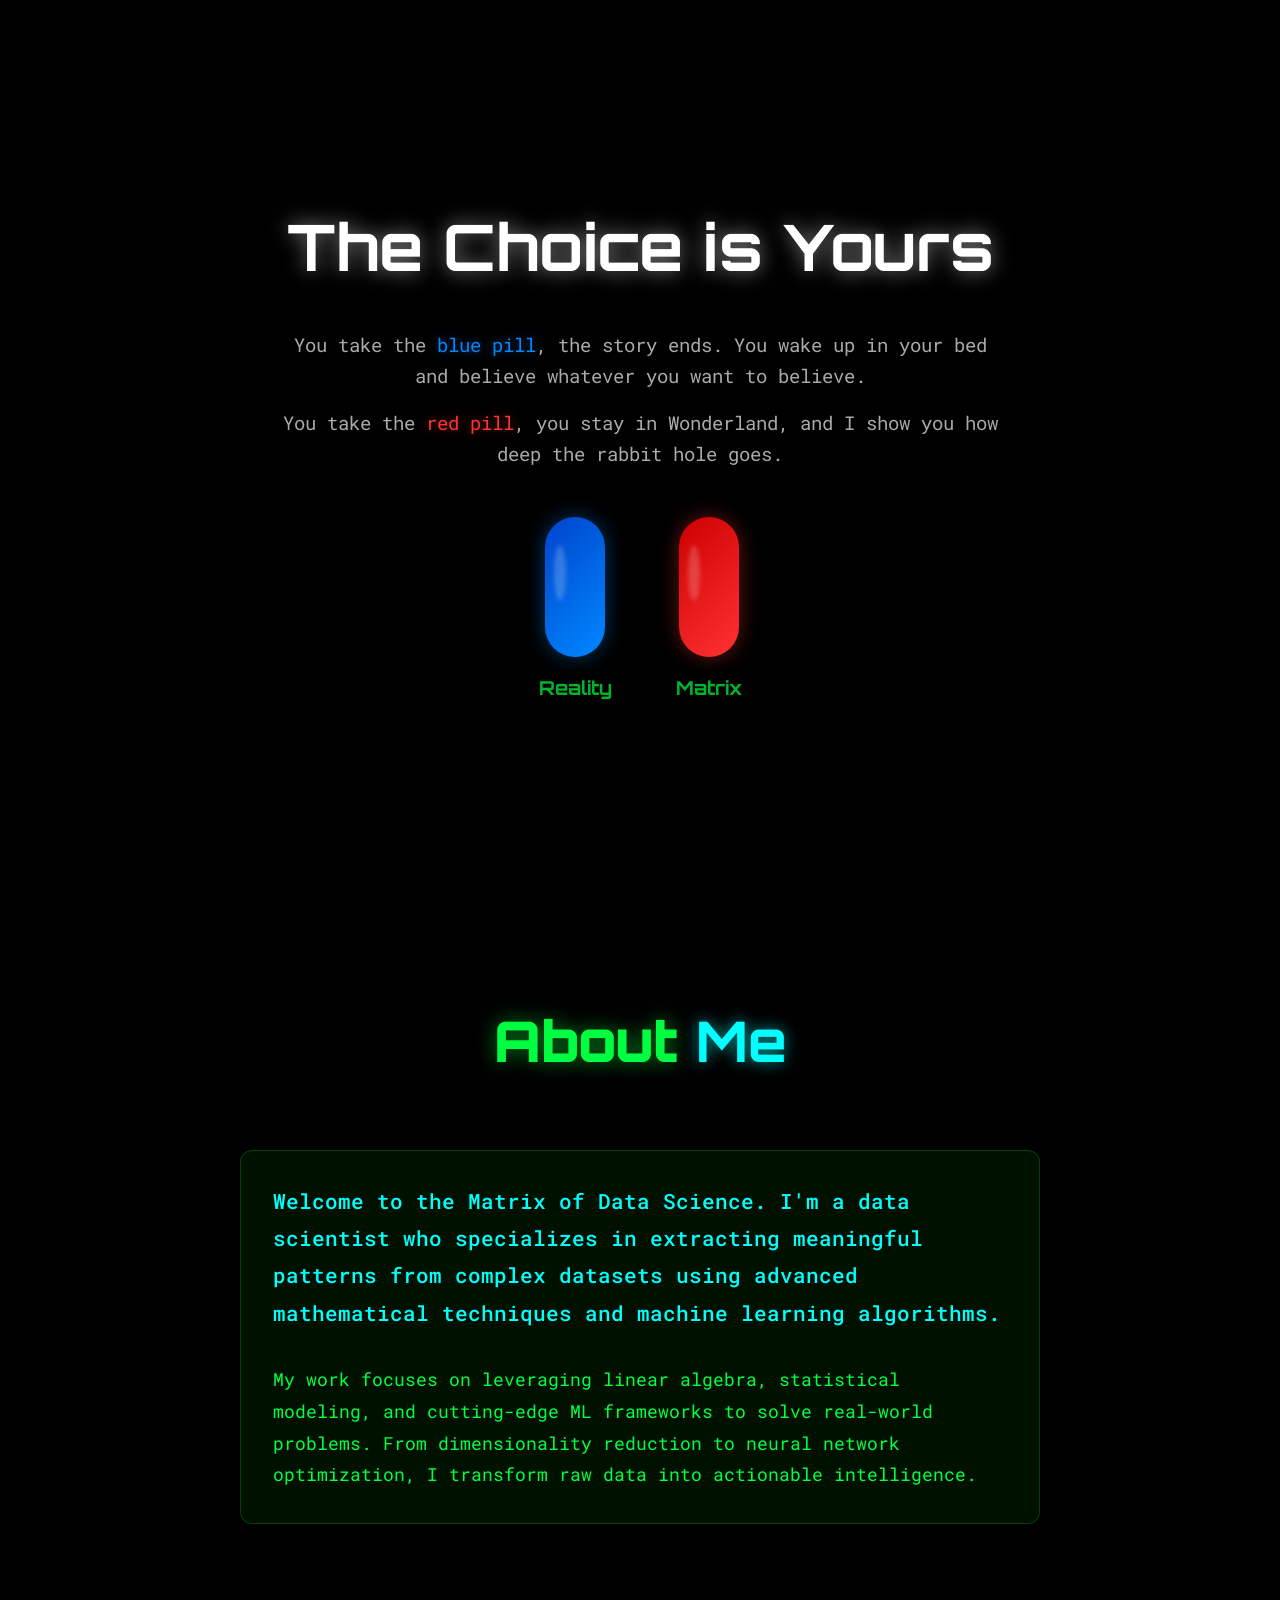
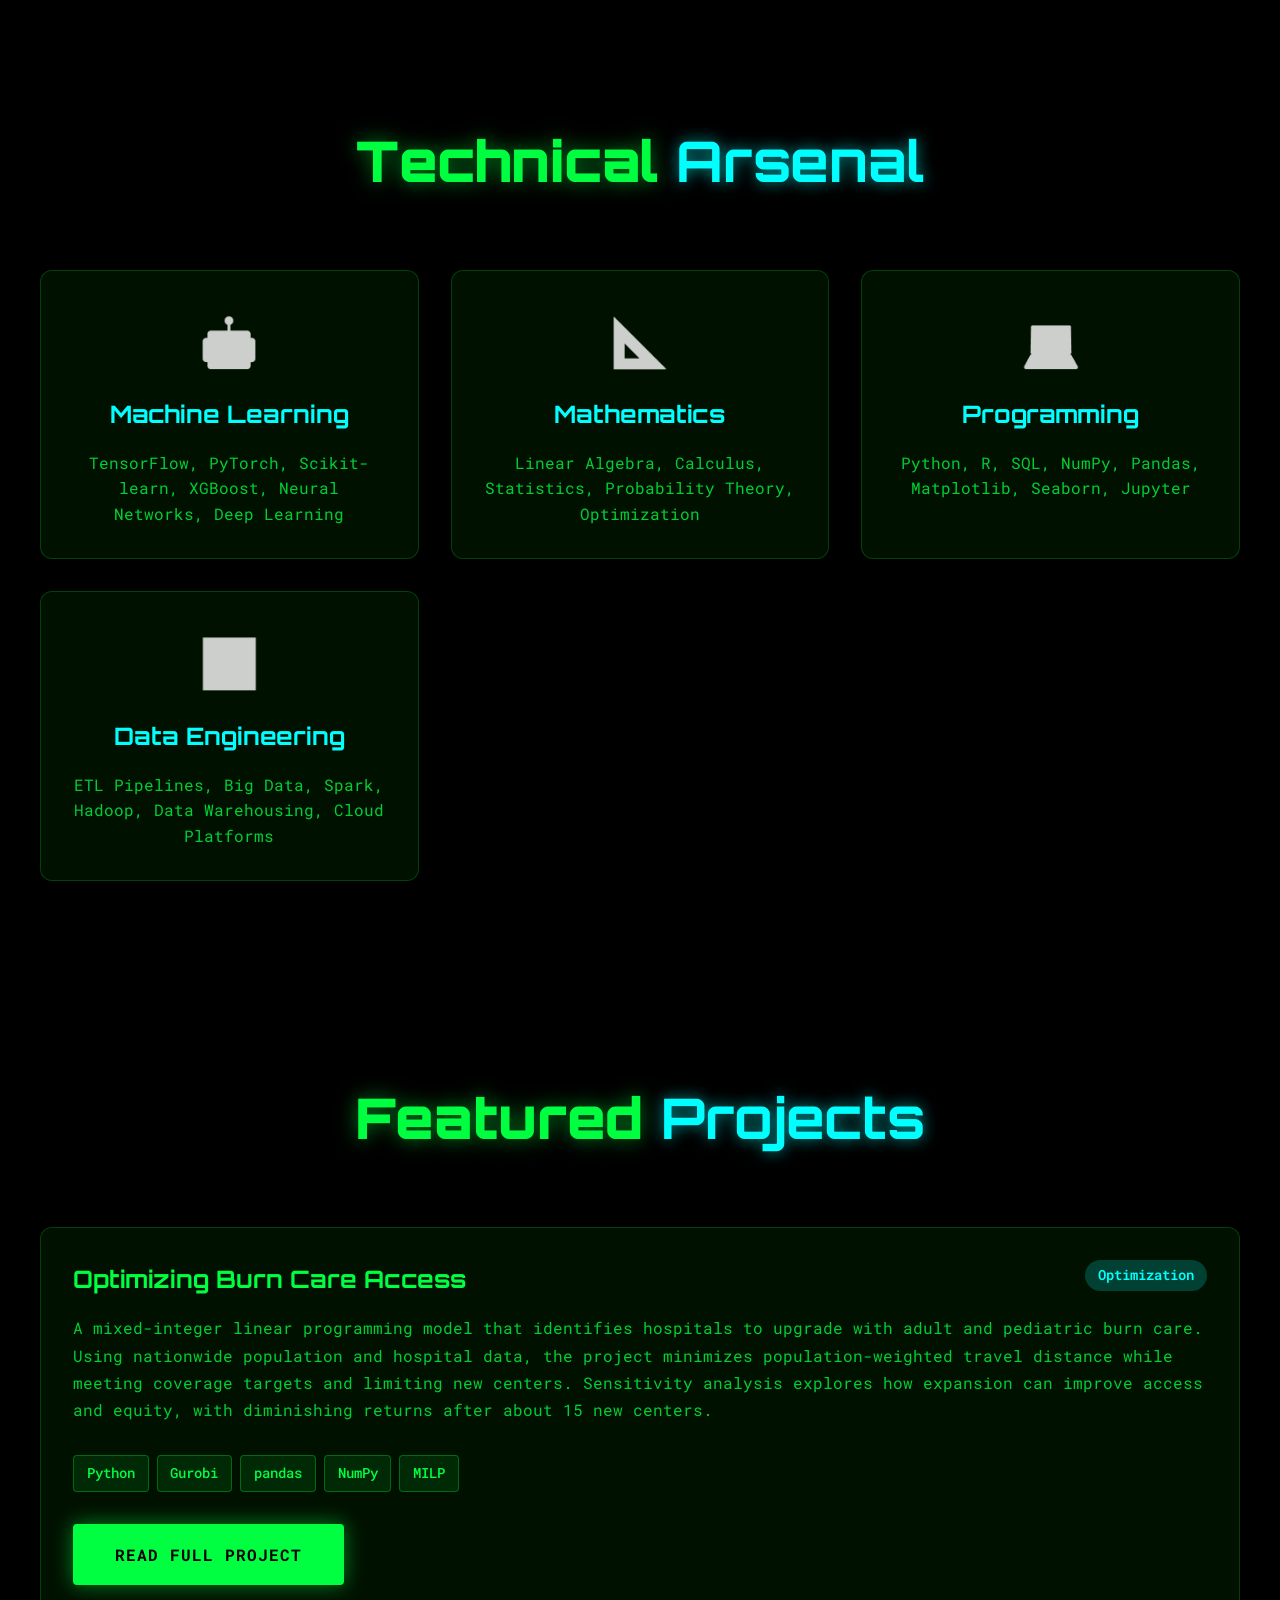
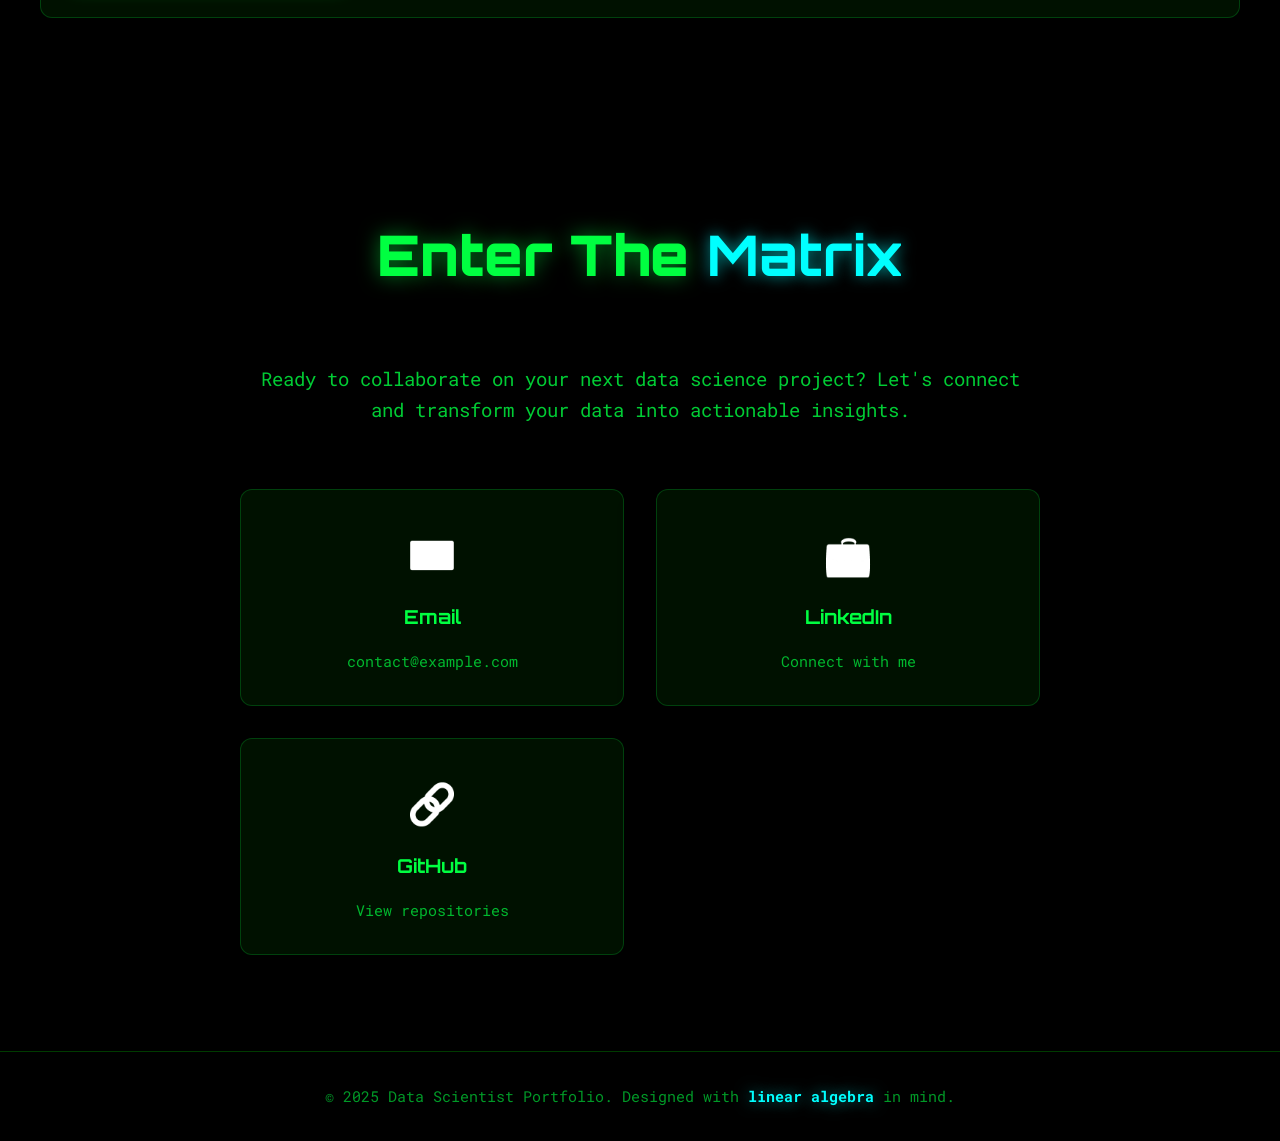
==== html/index.html @ 9c999aa6 "feat: Add Data Scientist portfolio website with Matrix-inspired design - Create main index.html for " ====
<!DOCTYPE html>
<html lang="en">

<head>
    <meta charset="UTF-8">
    <meta name="viewport" content="width=device-width, initial-scale=1.0">
    <meta name="description"
        content="Data Scientist Portfolio - Showcasing machine learning, linear algebra, and data analysis projects with a Matrix-inspired design">
    <meta name="keywords" content="data science, machine learning, linear algebra, portfolio, analytics">
    <meta name="author" content="Data Scientist">
    <title>Data Scientist | Matrix Portfolio</title>

    <!-- Google Fonts -->
    <link rel="preconnect" href="https://fonts.googleapis.com">
    <link rel="preconnect" href="https://fonts.gstatic.com" crossorigin>
    <link
        href="https://fonts.googleapis.com/css2?family=Orbitron:wght@400;700;900&family=Roboto+Mono:wght@300;400;500;700&display=swap"
        rel="stylesheet">

    <link rel="stylesheet" href="../css/styles.css">
</head>

<body>
    <!-- Matrix Rain Background -->
    <canvas id="matrix-canvas"></canvas>

    <!-- Landing Overlay -->
    <section id="landing-overlay" class="landing-overlay">
        <div class="landing-content">
            <h1 class="landing-title">The Choice is Yours</h1>
            <p class="landing-subtitle">You take the <span class="blue-text">blue pill</span>, the story ends. You wake
                up in your bed and believe whatever you want to believe.</p>
            <p class="landing-subtitle">You take the <span class="red-text">red pill</span>, you stay in Wonderland, and
                I show you how deep the rabbit hole goes.</p>

            <div class="pills-container">
                <div class="pill-wrapper" id="blue-pill-wrapper">
                    <div class="pill blue-pill" id="blue-pill"></div>
                    <span class="pill-label">Reality</span>
                </div>
                <div class="pill-wrapper" id="red-pill-wrapper">
                    <div class="pill red-pill" id="red-pill"></div>
                    <span class="pill-label">Matrix</span>
                </div>
            </div>
        </div>
    </section>

    <!-- Navigation -->
    <nav id="main-nav" class="nav">
        <div class="nav-container">
            <a href="#hero" class="nav-logo">DS<span class="matrix-glow">_</span></a>
            <ul class="nav-menu">
                <li><a href="#about" class="nav-link">About</a></li>
                <li><a href="#skills" class="nav-link">Skills</a></li>
                <li><a href="#projects" class="nav-link">Projects</a></li>
                <li><a href="#contact" class="nav-link">Contact</a></li>
            </ul>
        </div>
    </nav>

    <!-- Hero Section -->
    <section id="hero" class="hero">
        <div class="hero-content">
            <div class="glitch-wrapper">
                <h1 class="hero-title">
                    <span class="typing-text" id="typing-text"></span>
                    <span class="cursor">|</span>
                </h1>
            </div>
            <p class="hero-subtitle">Transforming Data Into <span class="matrix-highlight">Insights</span></p>
            <p class="hero-description">
                Machine Learning • Linear Algebra • Statistical Analysis
            </p>
            <div class="hero-cta">
                <a href="#projects" class="btn btn-primary" id="view-work-btn">View My Work</a>
                <a href="#contact" class="btn btn-secondary" id="contact-btn">Get In Touch</a>
            </div>
        </div>
        <div class="scroll-indicator">
            <span class="scroll-text">Scroll Down</span>
            <div class="scroll-arrow"></div>
        </div>
    </section>

    <!-- About Section -->
    <section id="about" class="about section">
        <div class="container">
            <h2 class="section-title">About <span class="matrix-highlight">Me</span></h2>
            <div class="about-content">
                <div class="about-text glass-card">
                    <p class="about-intro">
                        Welcome to the Matrix of Data Science. I'm a data scientist who specializes in
                        extracting meaningful patterns from complex datasets using advanced mathematical
                        techniques and machine learning algorithms.
                    </p>
                    <p>
                        My work focuses on leveraging linear algebra, statistical modeling, and cutting-edge
                        ML frameworks to solve real-world problems. From dimensionality reduction to neural
                        network optimization, I transform raw data into actionable intelligence.
                    </p>
                </div>
            </div>
        </div>
    </section>

    <!-- Skills Section -->
    <section id="skills" class="skills section">
        <div class="container">
            <h2 class="section-title">Technical <span class="matrix-highlight">Arsenal</span></h2>
            <div class="skills-grid">
                <div class="skill-card glass-card" data-skill="ml">
                    <div class="skill-icon">🤖</div>
                    <h3 class="skill-title">Machine Learning</h3>
                    <p class="skill-description">
                        TensorFlow, PyTorch, Scikit-learn, XGBoost, Neural Networks, Deep Learning
                    </p>
                </div>
                <div class="skill-card glass-card" data-skill="math">
                    <div class="skill-icon">📐</div>
                    <h3 class="skill-title">Mathematics</h3>
                    <p class="skill-description">
                        Linear Algebra, Calculus, Statistics, Probability Theory, Optimization
                    </p>
                </div>
                <div class="skill-card glass-card" data-skill="programming">
                    <div class="skill-icon">💻</div>
                    <h3 class="skill-title">Programming</h3>
                    <p class="skill-description">
                        Python, R, SQL, NumPy, Pandas, Matplotlib, Seaborn, Jupyter
                    </p>
                </div>
                <div class="skill-card glass-card" data-skill="data">
                    <div class="skill-icon">📊</div>
                    <h3 class="skill-title">Data Engineering</h3>
                    <p class="skill-description">
                        ETL Pipelines, Big Data, Spark, Hadoop, Data Warehousing, Cloud Platforms
                    </p>
                </div>
            </div>
        </div>
    </section>

    <!-- Projects Section -->
    <section id="projects" class="projects section">
        <div class="container">
            <h2 class="section-title">Featured <span class="matrix-highlight">Projects</span></h2>
            <div class="projects-grid">
                <article class="project-card glass-card" id="project-opti">
                    <div class="project-header">
                        <h3 class="project-title">Optimizing Burn Care Access</h3>
                        <span class="project-tag">Optimization</span>
                    </div>
                    <p class="project-description">
                        A mixed-integer linear programming model that identifies hospitals to upgrade
                        with adult and pediatric burn care. Using nationwide population and hospital
                        data, the project minimizes population-weighted travel distance while meeting
                        coverage targets and limiting new centers. Sensitivity analysis explores how
                        expansion can improve access and equity, with diminishing returns after about
                        15 new centers.
                    </p>
                    <div class="project-tech">
                        <span class="tech-badge">Python</span>
                        <span class="tech-badge">Gurobi</span>
                        <span class="tech-badge">pandas</span>
                        <span class="tech-badge">NumPy</span>
                        <span class="tech-badge">MILP</span>
                    </div>
                    <div class="project-links">
                        <a href="opti.html" class="btn btn-primary" id="project-opti-report">Read Full Project</a>
                    </div>
                </article>
            </div>
        </div>
    </section>

    <!-- Contact Section -->
    <section id="contact" class="contact section">
        <div class="container">
            <h2 class="section-title">Enter The <span class="matrix-highlight">Matrix</span></h2>
            <div class="contact-content">
                <p class="contact-intro">
                    Ready to collaborate on your next data science project? Let's connect and transform
                    your data into actionable insights.
                </p>
                <div class="contact-methods">
                    <a href="mailto:contact@example.com" class="contact-card glass-card" id="email-contact">
                        <span class="contact-icon">📧</span>
                        <span class="contact-label">Email</span>
                        <span class="contact-value">contact@example.com</span>
                    </a>
                    <a href="https://linkedin.com" target="_blank" class="contact-card glass-card"
                        id="linkedin-contact">
                        <span class="contact-icon">💼</span>
                        <span class="contact-label">LinkedIn</span>
                        <span class="contact-value">Connect with me</span>
                    </a>
                    <a href="https://github.com" target="_blank" class="contact-card glass-card" id="github-contact">
                        <span class="contact-icon">🔗</span>
                        <span class="contact-label">GitHub</span>
                        <span class="contact-value">View repositories</span>
                    </a>
                </div>
            </div>
        </div>
    </section>

    <!-- Footer -->
    <footer class="footer">
        <div class="container">
            <p class="footer-text">
                &copy; 2025 Data Scientist Portfolio. Designed with
                <span class="matrix-highlight">linear algebra</span> in mind.
            </p>
        </div>
    </footer>

    <!-- System Reset Button -->
    <button id="system-reset" class="system-reset" title="Reset System">
        <span class="reset-icon">↺</span>
    </button>

    <script src="../js/script.js"></script>
</body>

</html>
---- css/styles.css ----
/* ===================================
   Matrix Portfolio - CSS Styles
   =================================== */

/* === CSS Custom Properties === */
:root {
    /* Matrix Color Palette */
    --matrix-green: #00FF41;
    --matrix-green-dark: #003B00;
    --matrix-green-glow: rgba(0, 255, 65, 0.5);
    --matrix-black: #000000;
    --matrix-dark-bg: #0a0e0a;
    --matrix-card-bg: rgba(0, 59, 0, 0.3);

    /* Accent Colors */
    --accent-cyan: #00FFFF;
    --accent-lime: #CCFF00;

    /* Typography */
    --font-primary: 'Orbitron', sans-serif;
    --font-mono: 'Roboto Mono', monospace;

    /* Spacing */
    --spacing-xs: 0.5rem;
    --spacing-sm: 1rem;
    --spacing-md: 2rem;
    --spacing-lg: 4rem;
    --spacing-xl: 6rem;

    /* Transitions */
    --transition-fast: 0.2s ease;
    --transition-normal: 0.3s ease;
    --transition-slow: 0.5s ease;

    /* Shadows & Glows */
    --glow-sm: 0 0 10px var(--matrix-green-glow);
    --glow-md: 0 0 20px var(--matrix-green-glow);
    --glow-lg: 0 0 30px var(--matrix-green-glow);
    --shadow-card: 0 8px 32px rgba(0, 0, 0, 0.5);
}

/* === Reset & Base Styles === */
* {
    margin: 0;
    padding: 0;
    box-sizing: border-box;
}

html {
    scroll-behavior: smooth;
    font-size: 16px;
}

body {
    font-family: var(--font-mono);
    background-color: var(--matrix-black);
    color: var(--matrix-green);
    line-height: 1.6;
    overflow-x: hidden;
    position: relative;
}

/* === Matrix Canvas Background === */
#matrix-canvas {
    position: fixed;
    top: 0;
    left: 0;
    width: 100%;
    height: 100%;
    z-index: -1;
    opacity: 0.3;
}

/* === Navigation === */
.nav {
    position: fixed;
    top: 0;
    left: 0;
    right: 0;
    z-index: 1000;
    background: rgba(0, 0, 0, 0.9);
    backdrop-filter: blur(10px);
    border-bottom: 1px solid var(--matrix-green-dark);
    transition: var(--transition-normal);
}

.nav-container {
    max-width: 1200px;
    margin: 0 auto;
    padding: 1rem 2rem;
    display: flex;
    justify-content: space-between;
    align-items: center;
}

.nav-logo {
    font-family: var(--font-primary);
    font-size: 1.5rem;
    font-weight: 900;
    color: var(--matrix-green);
    text-decoration: none;
    text-shadow: var(--glow-sm);
    transition: var(--transition-fast);
}

.nav-logo:hover {
    text-shadow: var(--glow-md);
    transform: scale(1.05);
}

.matrix-glow {
    animation: blink 1s infinite;
}

.nav-menu {
    display: flex;
    list-style: none;
    gap: 2rem;
}

.nav-link {
    color: var(--matrix-green);
    text-decoration: none;
    font-weight: 500;
    position: relative;
    transition: var(--transition-fast);
    padding: 0.5rem 0;
}

.nav-link::after {
    content: '';
    position: absolute;
    bottom: 0;
    left: 0;
    width: 0;
    height: 2px;
    background: var(--matrix-green);
    box-shadow: var(--glow-sm);
    transition: var(--transition-normal);
}

.nav-link:hover {
    color: var(--accent-cyan);
    text-shadow: var(--glow-sm);
}

.nav-link:hover::after {
    width: 100%;
}

/* === Hero Section === */
.hero {
    min-height: 100vh;
    display: flex;
    flex-direction: column;
    justify-content: center;
    align-items: center;
    text-align: center;
    padding: var(--spacing-lg) var(--spacing-md);
    position: relative;
}

.hero-content {
    max-width: 900px;
    animation: fadeInUp 1s ease;
}

.hero-title {
    font-family: var(--font-primary);
    font-size: clamp(2.5rem, 8vw, 5rem);
    font-weight: 900;
    margin-bottom: var(--spacing-md);
    text-shadow: var(--glow-md);
    line-height: 1.2;
}

.typing-text {
    color: var(--matrix-green);
}

.cursor {
    animation: blink 0.7s infinite;
    color: var(--matrix-green);
}

.hero-subtitle {
    font-size: clamp(1.5rem, 4vw, 2.5rem);
    font-weight: 400;
    margin-bottom: var(--spacing-sm);
    color: rgba(0, 255, 65, 0.8);
}

.matrix-highlight {
    color: var(--accent-cyan);
    text-shadow: 0 0 15px rgba(0, 255, 255, 0.6);
    font-weight: 700;
}

.hero-description {
    font-size: 1.1rem;
    margin-bottom: var(--spacing-lg);
    color: rgba(0, 255, 65, 0.7);
    letter-spacing: 1px;
}

.hero-cta {
    display: flex;
    gap: var(--spacing-md);
    justify-content: center;
    flex-wrap: wrap;
}

/* === Buttons === */
.btn {
    padding: 1rem 2.5rem;
    font-family: var(--font-mono);
    font-size: 1rem;
    font-weight: 700;
    text-decoration: none;
    border: 2px solid var(--matrix-green);
    border-radius: 4px;
    cursor: pointer;
    transition: var(--transition-normal);
    position: relative;
    overflow: hidden;
    text-transform: uppercase;
    letter-spacing: 1px;
}

.btn-primary {
    background: var(--matrix-green);
    color: var(--matrix-black);
    box-shadow: var(--glow-md);
}

.btn-primary:hover {
    background: var(--accent-cyan);
    border-color: var(--accent-cyan);
    box-shadow: 0 0 30px rgba(0, 255, 255, 0.6);
    transform: translateY(-2px);
}

.btn-secondary {
    background: transparent;
    color: var(--matrix-green);
}

.btn-secondary:hover {
    background: var(--matrix-green);
    color: var(--matrix-black);
    box-shadow: var(--glow-md);
    transform: translateY(-2px);
}

/* === Scroll Indicator === */
.scroll-indicator {
    position: absolute;
    bottom: 2rem;
    display: flex;
    flex-direction: column;
    align-items: center;
    gap: 0.5rem;
    animation: bounce 2s infinite;
}

.scroll-text {
    font-size: 0.9rem;
    color: rgba(0, 255, 65, 0.6);
    text-transform: uppercase;
    letter-spacing: 2px;
}

.scroll-arrow {
    width: 24px;
    height: 24px;
    border-right: 2px solid var(--matrix-green);
    border-bottom: 2px solid var(--matrix-green);
    transform: rotate(45deg);
}

/* === Sections === */
.section {
    padding: var(--spacing-xl) var(--spacing-md);
    position: relative;
}

.container {
    max-width: 1200px;
    margin: 0 auto;
}

.section-title {
    font-family: var(--font-primary);
    font-size: clamp(2rem, 5vw, 3.5rem);
    font-weight: 900;
    text-align: center;
    margin-bottom: var(--spacing-lg);
    text-shadow: var(--glow-md);
    opacity: 0;
    transform: translateY(30px);
    transition: var(--transition-slow);
}

.section-title.visible {
    opacity: 1;
    transform: translateY(0);
}

/* === Glass Card Effect === */
.glass-card {
    background: var(--matrix-card-bg);
    backdrop-filter: blur(10px);
    border: 1px solid rgba(0, 255, 65, 0.2);
    border-radius: 12px;
    padding: var(--spacing-md);
    box-shadow: var(--shadow-card);
    transition: var(--transition-normal);
}

.glass-card:hover {
    border-color: var(--matrix-green);
    box-shadow: var(--shadow-card), var(--glow-sm);
    transform: translateY(-5px);
}

/* === About Section === */
.about-content {
    max-width: 800px;
    margin: 0 auto;
}

.about-text {
    font-size: 1.1rem;
    line-height: 1.8;
}

.about-intro {
    font-size: 1.3rem;
    font-weight: 500;
    margin-bottom: var(--spacing-md);
    color: var(--accent-cyan);
}

/* === Skills Section === */
.skills-grid {
    display: grid;
    grid-template-columns: repeat(auto-fit, minmax(280px, 1fr));
    gap: var(--spacing-md);
    margin-top: var(--spacing-lg);
}

.skill-card {
    text-align: center;
    opacity: 0;
    transform: translateY(30px);
    transition: var(--transition-slow);
}

.skill-card.visible {
    opacity: 1;
    transform: translateY(0);
}

.skill-icon {
    font-size: 3rem;
    margin-bottom: var(--spacing-sm);
    filter: grayscale(100%) brightness(0) invert(1);
    opacity: 0.8;
}

.skill-title {
    font-family: var(--font-primary);
    font-size: 1.5rem;
    margin-bottom: var(--spacing-sm);
    color: var(--accent-cyan);
}

.skill-description {
    color: rgba(0, 255, 65, 0.8);
    line-height: 1.6;
}

/* === Projects Section === */
.projects-grid {
    display: grid;
    grid-template-columns: repeat(auto-fit, minmax(min(350px, 100%), 1fr));
    gap: var(--spacing-md);
    margin-top: var(--spacing-lg);
}

.project-card {
    display: flex;
    flex-direction: column;
    gap: var(--spacing-sm);
    opacity: 0;
    transform: translateY(30px);
    transition: var(--transition-slow);
}

.project-card.visible {
    opacity: 1;
    transform: translateY(0);
}

.project-header {
    display: flex;
    flex-wrap: wrap;
    justify-content: space-between;
    align-items: flex-start;
    gap: var(--spacing-sm);
}

.project-title {
    font-family: var(--font-primary);
    font-size: 1.5rem;
    color: var(--matrix-green);
    flex: 1;
}

.project-tag {
    background: rgba(0, 255, 255, 0.2);
    color: var(--accent-cyan);
    padding: 0.3rem 0.8rem;
    border-radius: 20px;
    font-size: 0.85rem;
    font-weight: 600;
    white-space: nowrap;
}

.project-description {
    color: rgba(0, 255, 65, 0.8);
    line-height: 1.7;
}

.project-tech {
    display: flex;
    flex-wrap: wrap;
    gap: var(--spacing-xs);
    margin-top: var(--spacing-sm);
}

.tech-badge {
    background: rgba(0, 255, 65, 0.1);
    border: 1px solid rgba(0, 255, 65, 0.3);
    color: var(--matrix-green);
    padding: 0.4rem 0.8rem;
    border-radius: 4px;
    font-size: 0.85rem;
    font-weight: 500;
}

.project-links {
    display: flex;
    gap: var(--spacing-sm);
    margin-top: var(--spacing-sm);
}

.project-link {
    color: var(--accent-cyan);
    text-decoration: none;
    font-weight: 600;
    position: relative;
    transition: var(--transition-fast);
}

.project-link::after {
    content: '→';
    margin-left: 0.3rem;
    transition: var(--transition-fast);
}

.project-link:hover {
    text-shadow: var(--glow-sm);
}

.project-link:hover::after {
    margin-left: 0.6rem;
}

/* === Contact Section === */
.contact-content {
    max-width: 800px;
    margin: 0 auto;
    text-align: center;
}

.contact-intro {
    font-size: 1.2rem;
    margin-bottom: var(--spacing-lg);
    color: rgba(0, 255, 65, 0.8);
}

.contact-methods {
    display: grid;
    grid-template-columns: repeat(auto-fit, minmax(250px, 1fr));
    gap: var(--spacing-md);
}

.contact-card {
    display: flex;
    flex-direction: column;
    align-items: center;
    gap: var(--spacing-sm);
    text-decoration: none;
    padding: var(--spacing-md);
}

.contact-icon {
    font-size: 2.5rem;
    filter: grayscale(100%) brightness(0) invert(1);
}

.contact-label {
    font-family: var(--font-primary);
    font-size: 1.2rem;
    color: var(--matrix-green);
    font-weight: 700;
}

.contact-value {
    color: rgba(0, 255, 65, 0.7);
    font-size: 0.95rem;
}

/* === Footer === */
.footer {
    padding: var(--spacing-md);
    text-align: center;
    border-top: 1px solid var(--matrix-green-dark);
    background: rgba(0, 0, 0, 0.8);
}

.footer-text {
    color: rgba(0, 255, 65, 0.6);
    font-size: 0.95rem;
}

/* === Animations === */
@keyframes fadeInUp {
    from {
        opacity: 0;
        transform: translateY(30px);
    }

    to {
        opacity: 1;
        transform: translateY(0);
    }
}

@keyframes blink {

    0%,
    50% {
        opacity: 1;
    }

    51%,
    100% {
        opacity: 0;
    }
}

@keyframes bounce {

    0%,
    100% {
        transform: translateY(0);
    }

    50% {
        transform: translateY(-10px);
    }
}

/* === Responsive Design === */
@media (max-width: 768px) {
    .nav-menu {
        gap: 1rem;
    }

    .nav-link {
        font-size: 0.9rem;
    }

    .hero {
        padding: var(--spacing-md) var(--spacing-sm);
    }

    .hero-cta {
        flex-direction: column;
        width: 100%;
    }

    .btn {
        width: 100%;
    }

    .section {
        padding: var(--spacing-lg) var(--spacing-sm);
    }

    .skills-grid,
    .projects-grid,
    .contact-methods {
        grid-template-columns: 1fr;
    }
}

@media (max-width: 480px) {
    .nav-container {
        padding: 1rem;
    }

    .nav-menu {
        gap: 0.5rem;
    }

    .nav-link {
        font-size: 0.8rem;
    }

    .hero-title {
        font-size: 2rem;
    }

    .section-title {
        font-size: 2rem;
    }
}

/* === Landing Overlay === */
.landing-overlay {
    position: fixed;
    top: 0;
    left: 0;
    width: 100%;
    height: 100%;
    background: #000;
    z-index: 2000;
    display: flex;
    justify-content: center;
    align-items: center;
    text-align: center;
    transition: opacity 1s ease, visibility 1s ease;
}

.landing-overlay.hidden {
    opacity: 0;
    visibility: hidden;
    pointer-events: none;
}

.landing-content {
    max-width: 800px;
    padding: 2rem;
    animation: fadeIn 2s ease;
}

.landing-title {
    font-family: var(--font-primary);
    font-size: clamp(2rem, 5vw, 4rem);
    color: #fff;
    margin-bottom: 2rem;
    text-shadow: 0 0 20px rgba(255, 255, 255, 0.5);
}

.landing-subtitle {
    font-size: 1.2rem;
    color: #aaa;
    margin-bottom: 1rem;
    line-height: 1.6;
}

.blue-text {
    color: #0088ff;
    text-shadow: 0 0 10px rgba(0, 136, 255, 0.5);
}

.red-text {
    color: #ff3333;
    text-shadow: 0 0 10px rgba(255, 51, 51, 0.5);
}

/* === Pills === */
.pills-container {
    display: flex;
    justify-content: center;
    gap: 4rem;
    margin-top: 3rem;
    perspective: 1000px;
}

.pill-wrapper {
    display: flex;
    flex-direction: column;
    align-items: center;
    gap: 1rem;
    cursor: pointer;
    transition: transform 0.3s ease;
}

.pill-wrapper:hover {
    transform: scale(1.1);
}

.pill {
    width: 60px;
    height: 140px;
    /* Vertical pill */
    border-radius: 30px;
    position: relative;
    box-shadow:
        inset -10px -10px 20px rgba(0, 0, 0, 0.5),
        inset 10px 10px 20px rgba(255, 255, 255, 0.4),
        0 10px 20px rgba(0, 0, 0, 0.5);
    transition: box-shadow 0.3s ease;
}

.blue-pill {
    background: linear-gradient(135deg, #0044cc, #0088ff);
    box-shadow: 0 0 20px rgba(0, 136, 255, 0.4);
}

.blue-pill:hover {
    box-shadow: 0 0 40px rgba(0, 136, 255, 0.8);
}

.red-pill {
    background: linear-gradient(135deg, #cc0000, #ff3333);
    box-shadow: 0 0 20px rgba(255, 51, 51, 0.4);
}

.red-pill:hover {
    box-shadow: 0 0 40px rgba(255, 51, 51, 0.8);
}

/* Horizontal reflection line */
.pill::after {
    content: '';
    position: absolute;
    top: 20%;
    left: 15%;
    width: 20%;
    height: 40%;
    background: rgba(255, 255, 255, 0.2);
    border-radius: 50%;
    filter: blur(2px);
}

.pill-label {
    font-family: var(--font-primary);
    font-size: 1.2rem;
    font-weight: bold;
    opacity: 0.7;
    transition: opacity 0.3s ease;
}

.pill-wrapper:hover .pill-label {
    opacity: 1;
}

/* === Reality Mode Styles === */
body.reality-mode {
    --matrix-black: #ffffff;
    --matrix-green: #333333;
    --matrix-green-dark: #e0e0e0;
    --matrix-green-glow: rgba(0, 0, 0, 0.1);
    --matrix-dark-bg: #f5f5f5;
    --matrix-card-bg: rgba(255, 255, 255, 0.8);
    --accent-cyan: #0066cc;
    --font-primary: 'Roboto Mono', sans-serif;
    /* Cleaner look */

    background-color: #f8f9fa;
    color: #333;
}

body.reality-mode #matrix-canvas {
    display: none;
}

body.reality-mode .nav {
    background: rgba(255, 255, 255, 0.9);
    border-bottom: 1px solid #ddd;
}

body.reality-mode .glass-card {
    background: white;
    border: 1px solid #ddd;
    box-shadow: 0 4px 12px rgba(0, 0, 0, 0.05);
}

body.reality-mode .glass-card:hover {
    box-shadow: 0 10px 20px rgba(0, 0, 0, 0.1);
    border-color: var(--accent-cyan);
}

body.reality-mode .skill-icon,
body.reality-mode .contact-icon {
    filter: none;
    /* Remove invert */
    color: #333;
}

body.reality-mode .btn-primary {
    background: var(--accent-cyan);
    color: white;
    border-color: var(--accent-cyan);
    box-shadow: 0 4px 10px rgba(0, 102, 204, 0.3);
}

body.reality-mode .btn-secondary {
    color: #333;
    border-color: #333;
}

body.reality-mode .btn-secondary:hover {
    background: #333;
    color: white;
}

/* === 3D Transition Effects === */
.warp-effect {
    animation: warpSpeed 1s cubic-bezier(0.7, 0, 0.3, 1) forwards;
}

@keyframes warpSpeed {
    0% {
        transform: scale(1);
        filter: brightness(1);
    }

    50% {
        transform: scale(1.5);
        filter: brightness(2) blur(2px);
    }

    100% {
        transform: scale(1);
        filter: brightness(1);
    }
}

/* 3D Tilt Base */
.glass-card {
    transform-style: preserve-3d;
    perspective: 1000px;
}

/* === System Reset Button === */
.system-reset {
    position: fixed;
    bottom: 2rem;
    right: 2rem;
    width: 50px;
    height: 50px;
    border-radius: 50%;
    background: rgba(0, 0, 0, 0.8);
    border: 2px solid var(--matrix-green);
    color: var(--matrix-green);
    font-size: 1.5rem;
    cursor: pointer;
    z-index: 1001;
    display: flex;
    justify-content: center;
    align-items: center;
    transition: all 0.3s ease;
    box-shadow: 0 0 10px rgba(0, 255, 65, 0.2);
}

.system-reset:hover {
    transform: rotate(180deg) scale(1.1);
    box-shadow: 0 0 20px var(--matrix-green);
    background: var(--matrix-green);
    color: var(--matrix-black);
}

/* Reality Mode Reset Button */
body.reality-mode .system-reset {
    background: white;
    border-color: var(--accent-cyan);
    color: var(--accent-cyan);
    box-shadow: 0 4px 10px rgba(0, 0, 0, 0.1);
}

body.reality-mode .system-reset:hover {
    background: var(--accent-cyan);
    color: white;
    box-shadow: 0 0 20px rgba(0, 102, 204, 0.4);
}
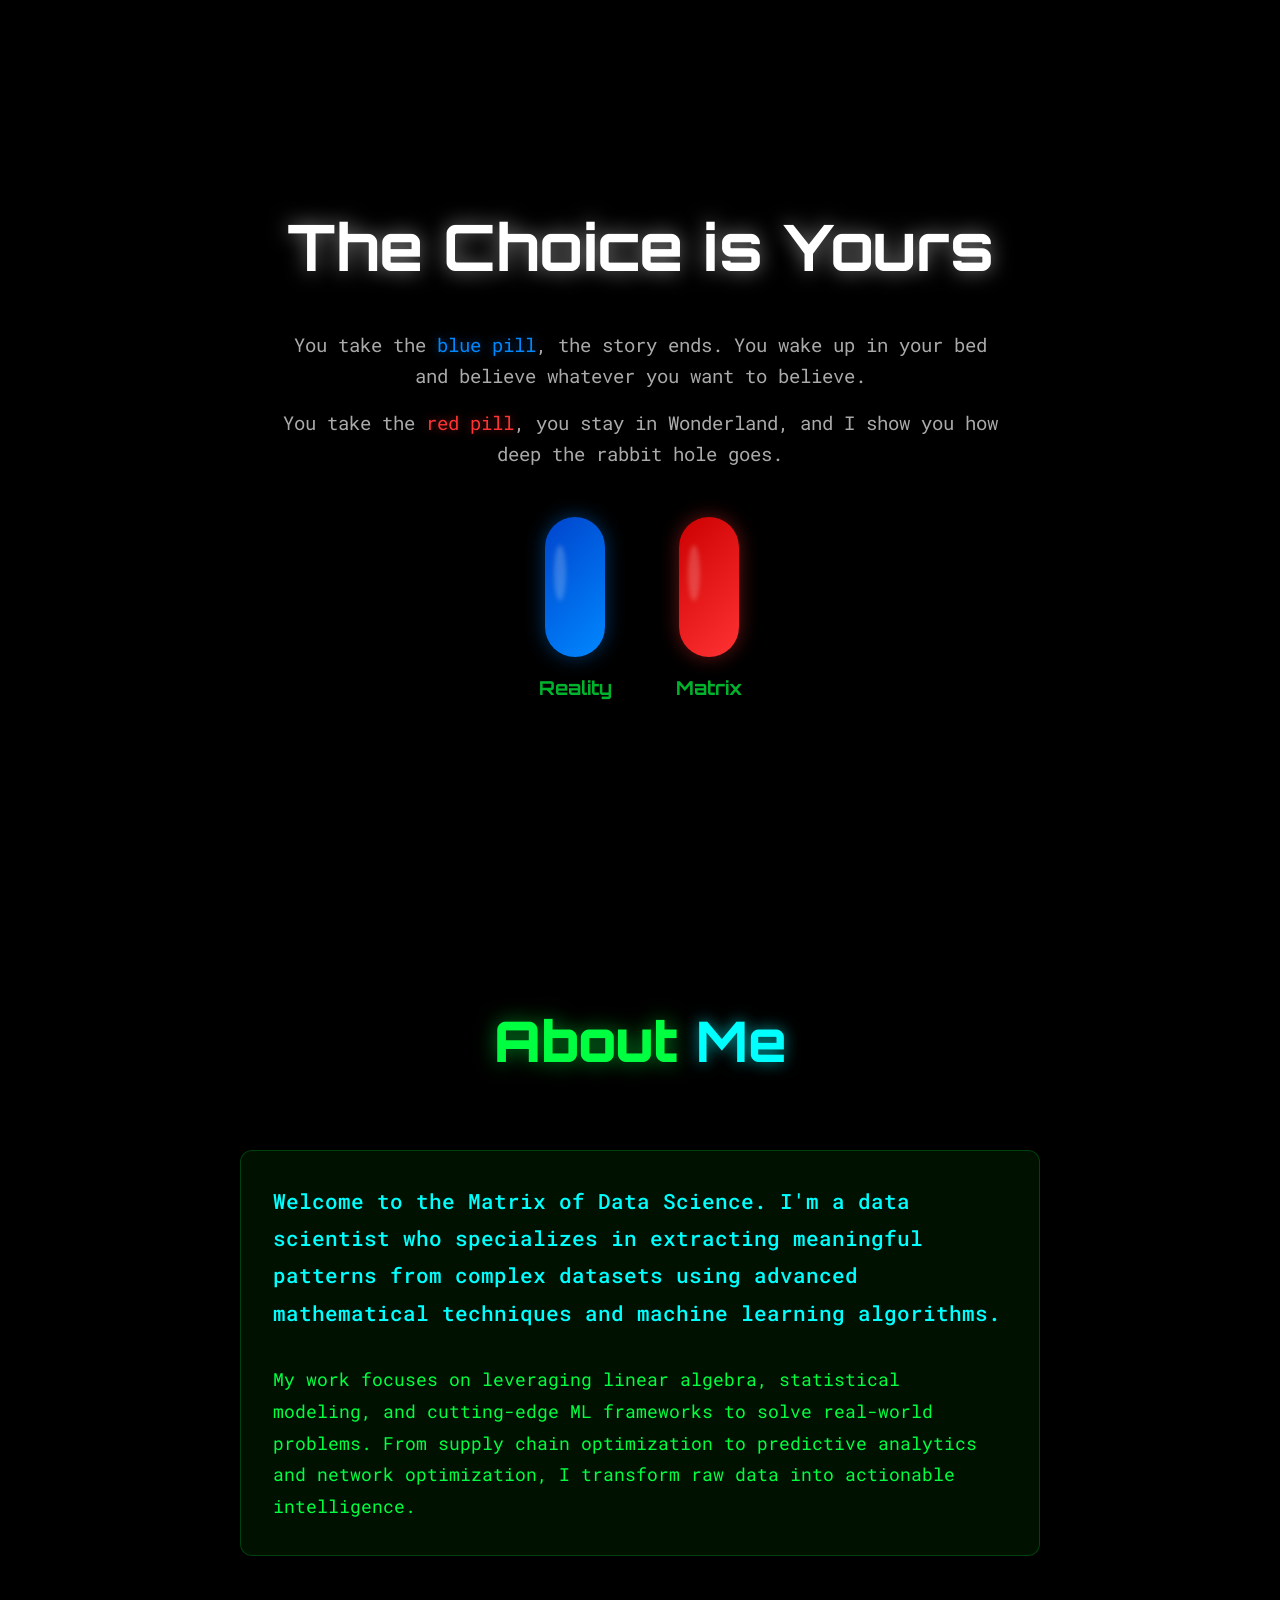
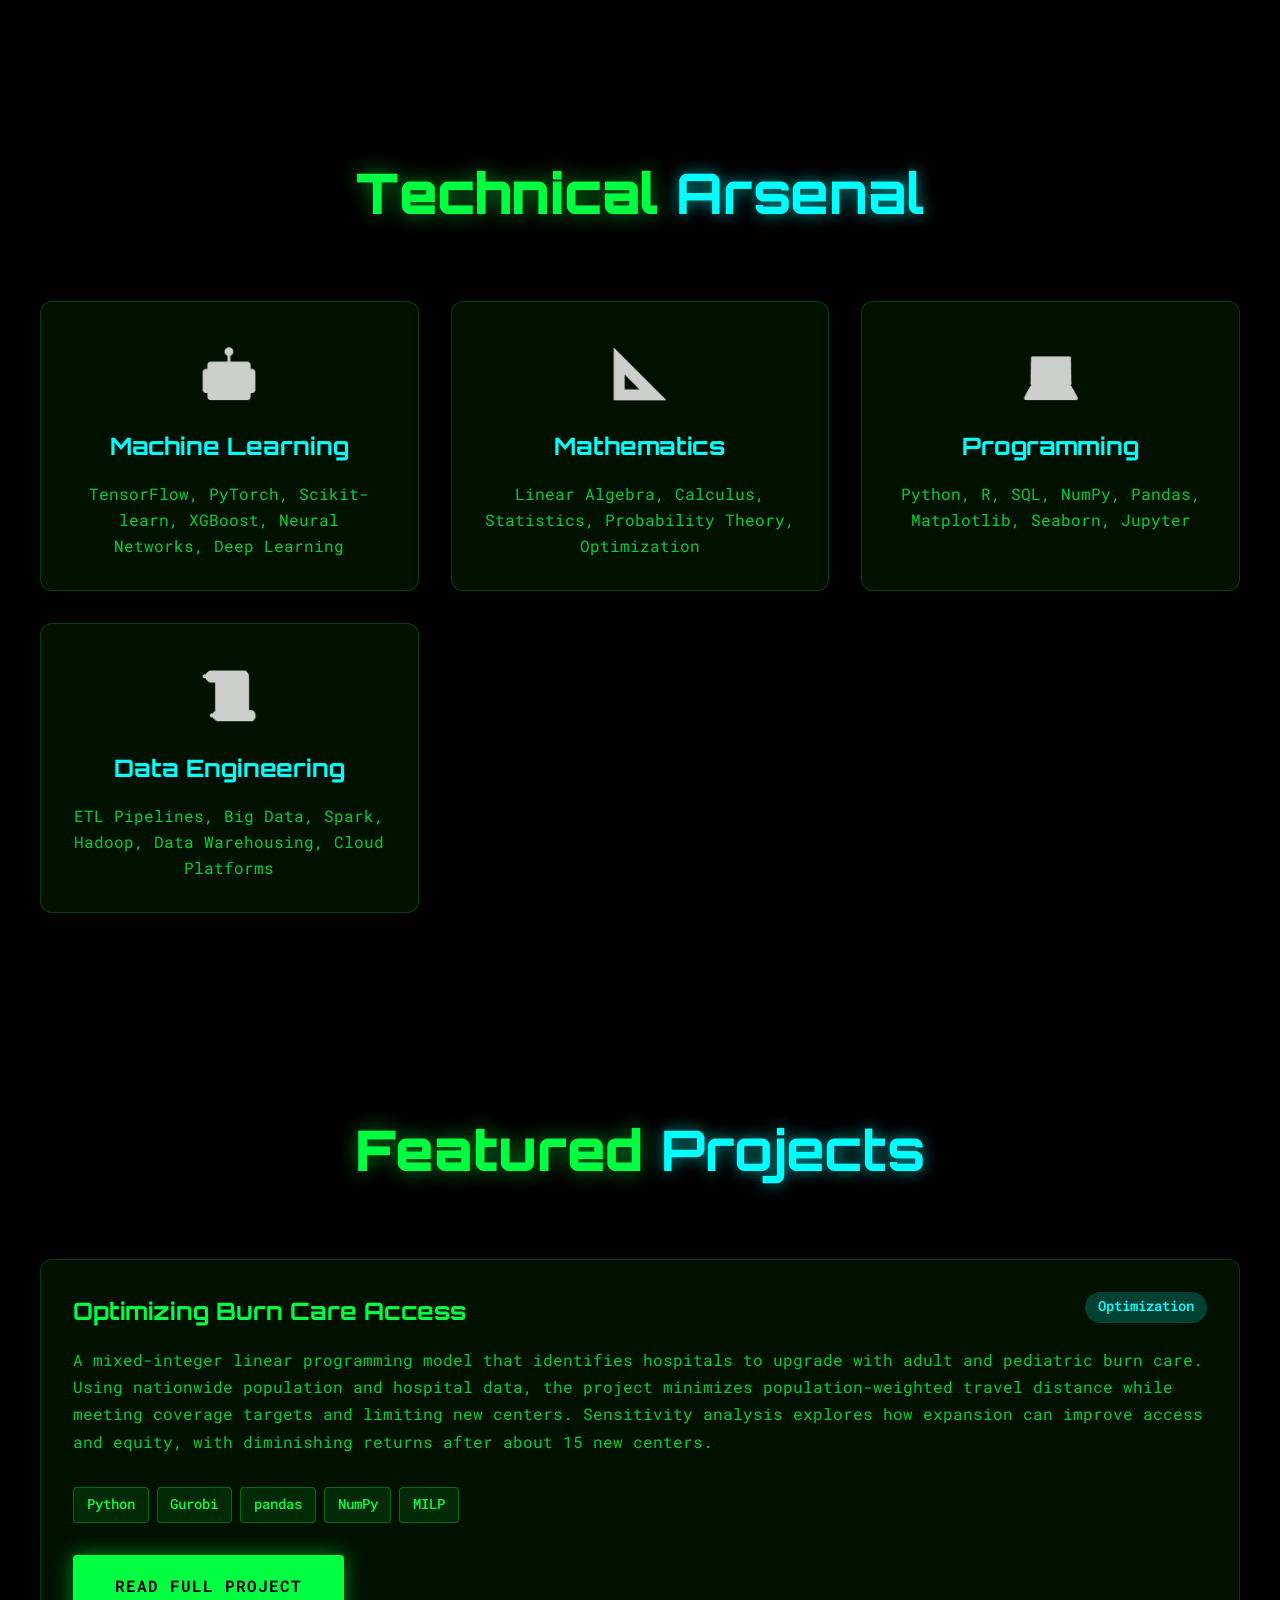
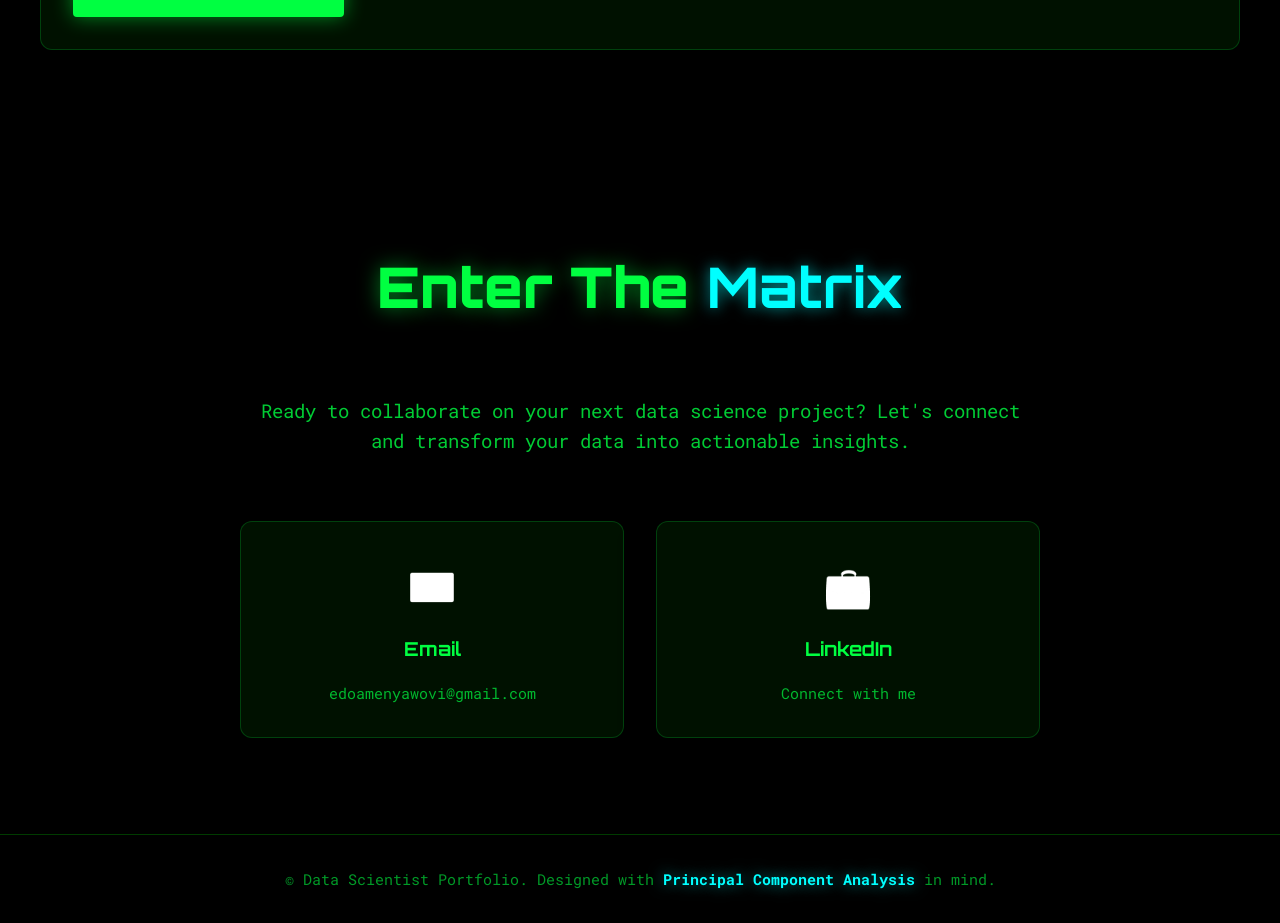
==== commit 49b5c49b: "Add Matrix-inspired rabbit logo assets for favicon and mascot - Created a new text file `matrix-rabb" ====
--- a/html/index.html
+++ b/html/index.html
@@ -18,6 +18,9 @@
         rel="stylesheet">
 
     <link rel="stylesheet" href="../css/styles.css">
+    <link rel="icon" href="../assets/matrix-rabbit.ico" sizes="16x16 32x32 48x48">
+    <link rel="icon" type="image/png" sizes="32x32" href="../assets/matrix-rabbit-32.png">
+    <link rel="apple-touch-icon" sizes="180x180" href="../assets/matrix-rabbit-180.png">
 </head>
 
 <body>
@@ -49,7 +52,7 @@
     <!-- Navigation -->
     <nav id="main-nav" class="nav">
         <div class="nav-container">
-            <a href="#hero" class="nav-logo">DS<span class="matrix-glow">_</span></a>
+            <a href="#hero" class="nav-logo"><img class="nav-mascot" src="../assets/matrix-rabbit-180.png" alt="" width="36" height="36"><span>DS<span class="matrix-glow">_</span></span></a>
             <ul class="nav-menu">
                 <li><a href="#about" class="nav-link">About</a></li>
                 <li><a href="#skills" class="nav-link">Skills</a></li>
@@ -70,7 +73,7 @@
             </div>
             <p class="hero-subtitle">Transforming Data Into <span class="matrix-highlight">Insights</span></p>
             <p class="hero-description">
-                Machine Learning • Linear Algebra • Statistical Analysis
+                Machine Learning • Agentic AI • Statistical Analysis
             </p>
             <div class="hero-cta">
                 <a href="#projects" class="btn btn-primary" id="view-work-btn">View My Work</a>
@@ -96,7 +99,7 @@
                     </p>
                     <p>
                         My work focuses on leveraging linear algebra, statistical modeling, and cutting-edge
-                        ML frameworks to solve real-world problems. From dimensionality reduction to neural
+                        ML frameworks to solve real-world problems. From supply chain optimization to predictive analytics and
                         network optimization, I transform raw data into actionable intelligence.
                     </p>
                 </div>
@@ -131,7 +134,7 @@
                     </p>
                 </div>
                 <div class="skill-card glass-card" data-skill="data">
-                    <div class="skill-icon">📊</div>
+                    <div class="skill-icon">📜</div>
                     <h3 class="skill-title">Data Engineering</h3>
                     <p class="skill-description">
                         ETL Pipelines, Big Data, Spark, Hadoop, Data Warehousing, Cloud Platforms
@@ -187,7 +190,7 @@
                     <a href="mailto:contact@example.com" class="contact-card glass-card" id="email-contact">
                         <span class="contact-icon">📧</span>
                         <span class="contact-label">Email</span>
-                        <span class="contact-value">contact@example.com</span>
+                        <span class="contact-value">edoamenyawovi@gmail.com</span>
                     </a>
                     <a href="https://linkedin.com" target="_blank" class="contact-card glass-card"
                         id="linkedin-contact">
@@ -195,11 +198,11 @@
                         <span class="contact-label">LinkedIn</span>
                         <span class="contact-value">Connect with me</span>
                     </a>
-                    <a href="https://github.com" target="_blank" class="contact-card glass-card" id="github-contact">
+                    <!-- <a href="https://github.com" target="_blank" class="contact-card glass-card" id="github-contact">
                         <span class="contact-icon">🔗</span>
                         <span class="contact-label">GitHub</span>
                         <span class="contact-value">View repositories</span>
-                    </a>
+                    </a> -->
                 </div>
             </div>
         </div>
@@ -209,8 +212,8 @@
     <footer class="footer">
         <div class="container">
             <p class="footer-text">
-                &copy; 2025 Data Scientist Portfolio. Designed with
-                <span class="matrix-highlight">linear algebra</span> in mind.
+                &copy; Data Scientist Portfolio. Designed with
+                <span class="matrix-highlight">Principal Component Analysis</span> in mind.
             </p>
         </div>
     </footer>
--- a/css/styles.css
+++ b/css/styles.css
@@ -94,6 +94,9 @@
 }
 
 .nav-logo {
+    display: inline-flex;
+    align-items: center;
+    gap: 0.5rem;
     font-family: var(--font-primary);
     font-size: 1.5rem;
     font-weight: 900;
@@ -101,6 +104,14 @@
     text-decoration: none;
     text-shadow: var(--glow-sm);
     transition: var(--transition-fast);
+}
+
+.nav-mascot {
+    display: block;
+    width: 36px;
+    height: 36px;
+    flex-shrink: 0;
+    border-radius: 8px;
 }
 
 .nav-logo:hover {
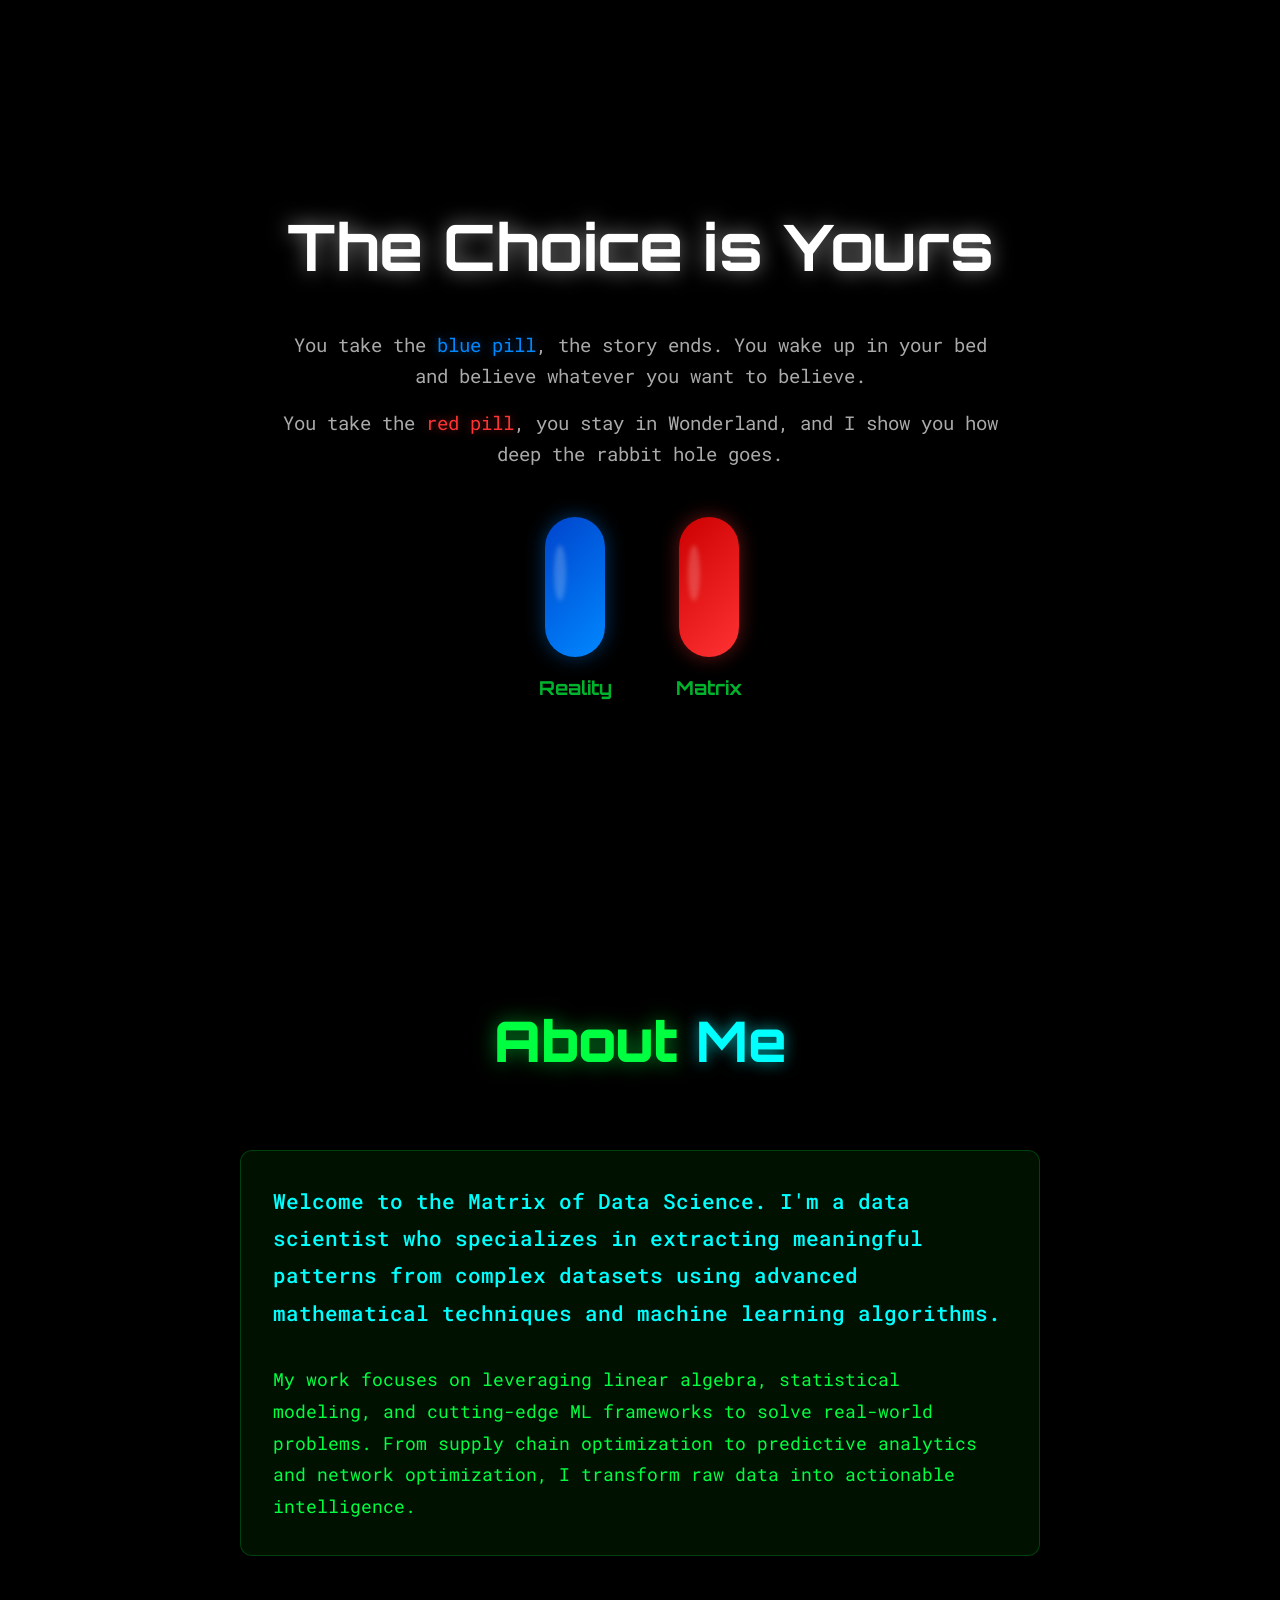
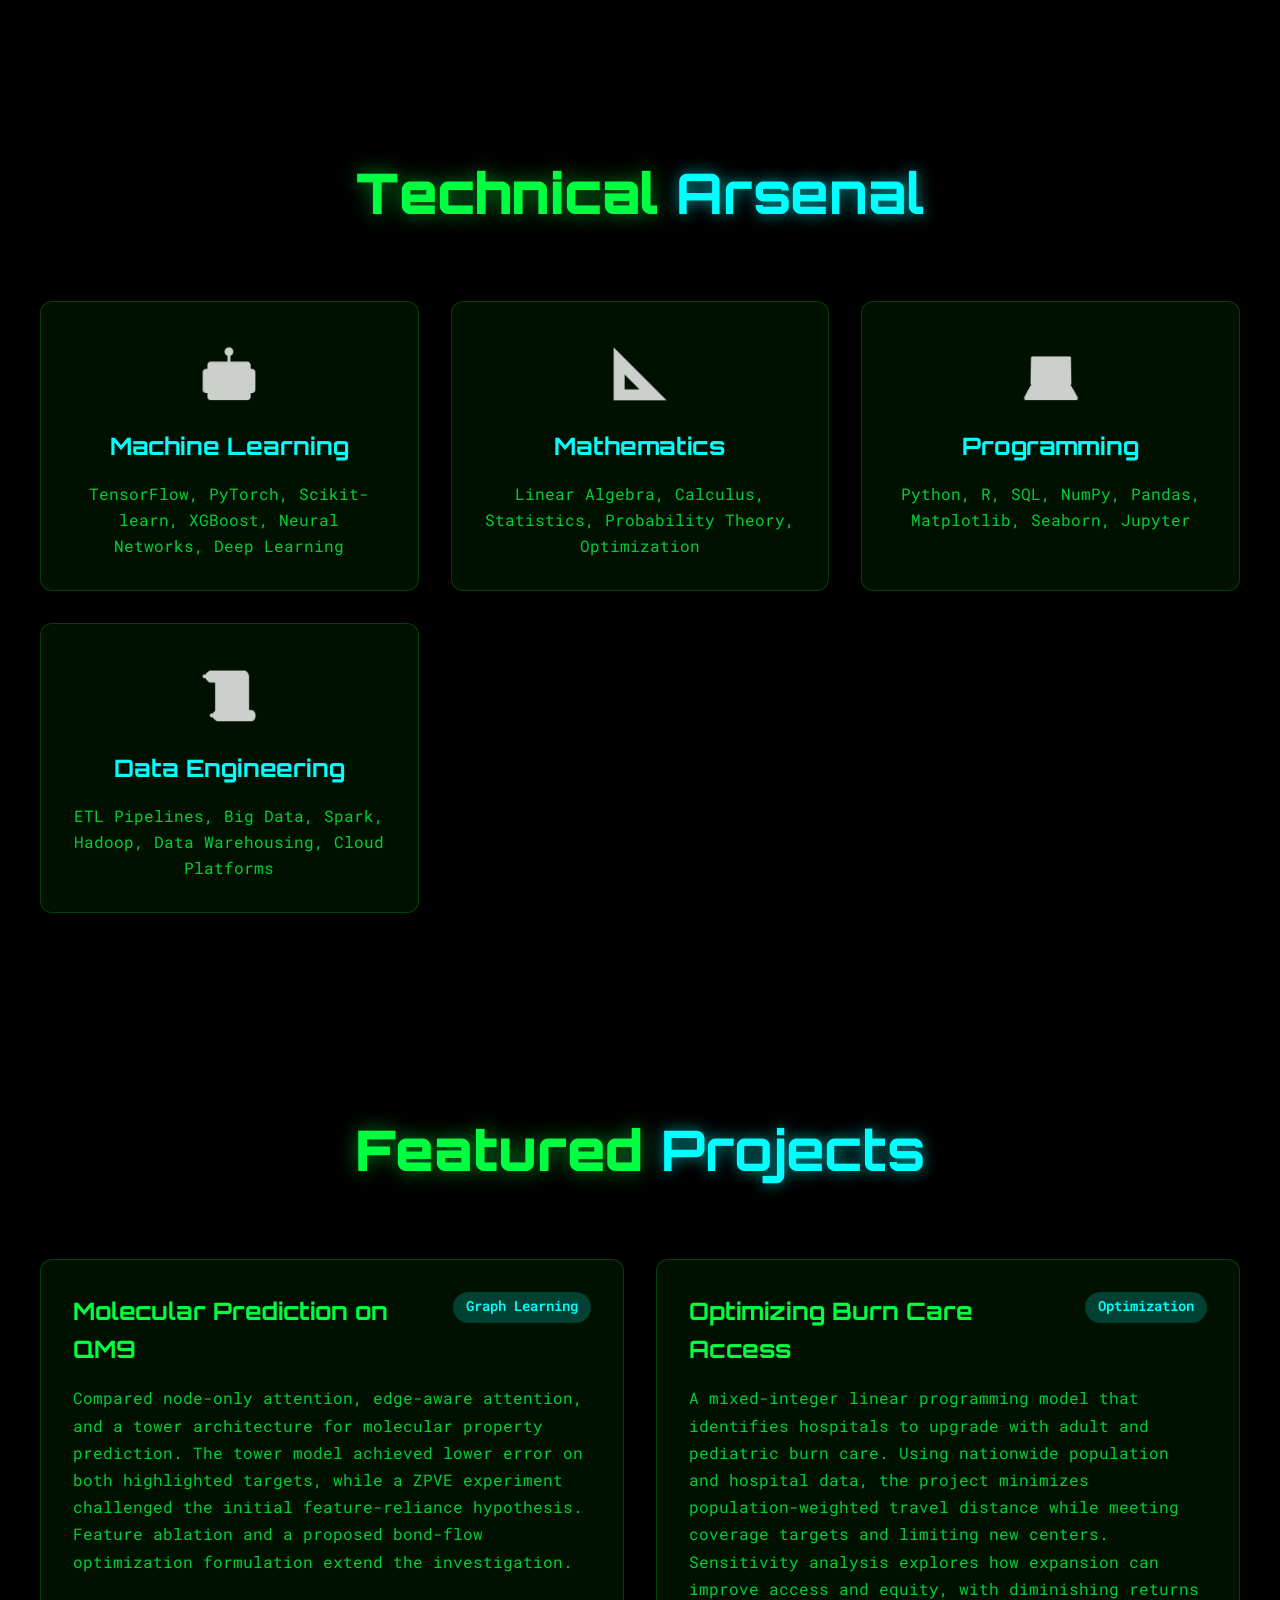
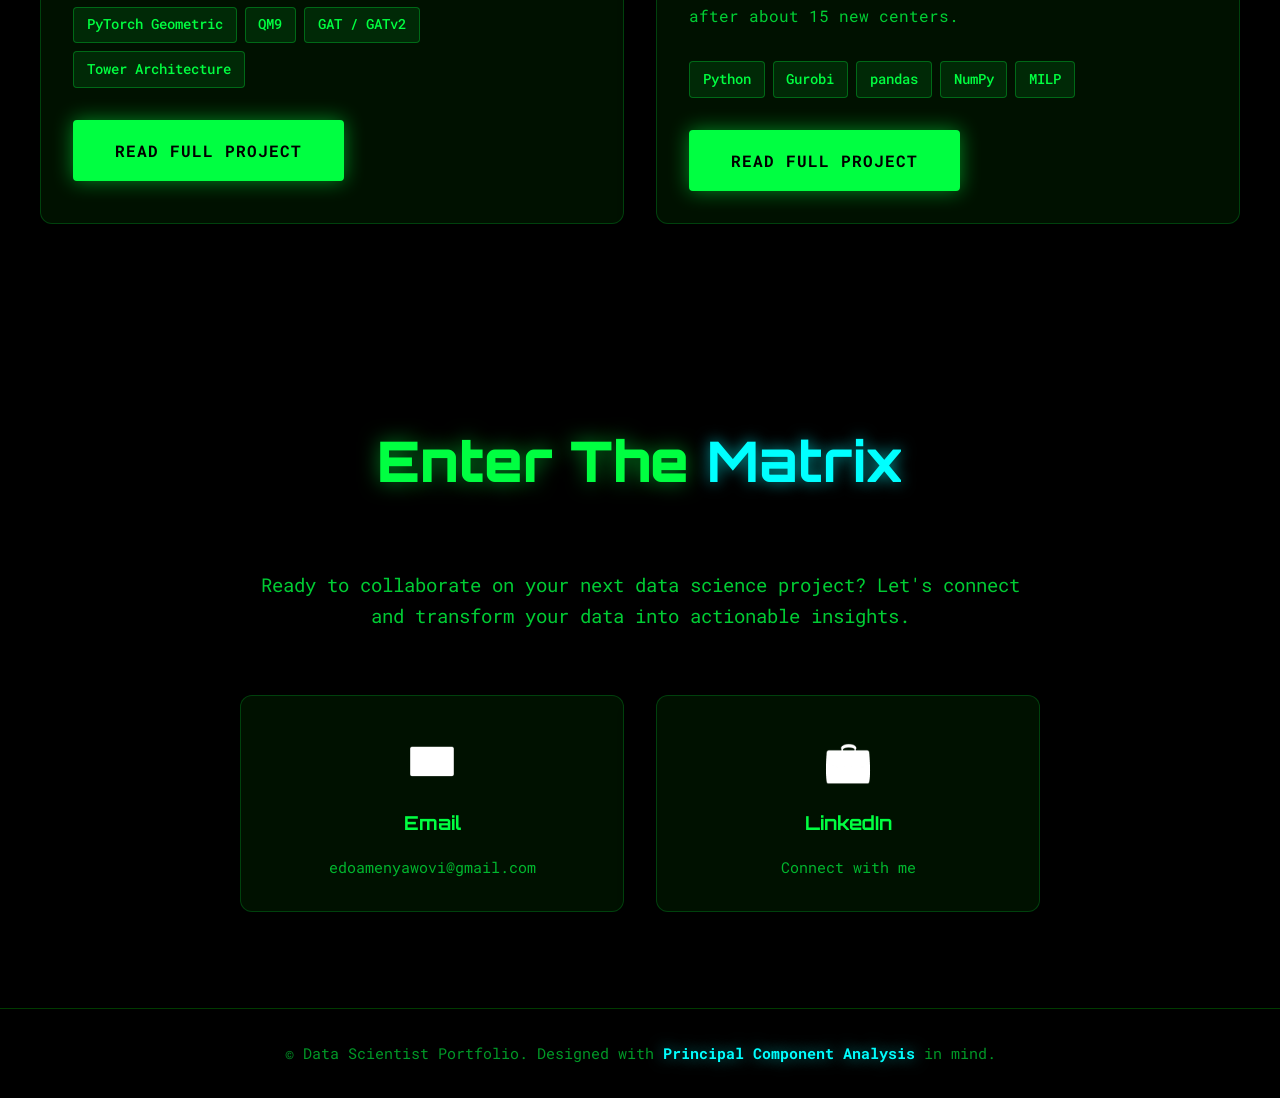
==== commit e6abd7e0: "Add QM9 project files including charts, styles, and HTML report - Created SVG charts for dipole mome" ====
--- a/html/index.html
+++ b/html/index.html
@@ -5,10 +5,10 @@
     <meta charset="UTF-8">
     <meta name="viewport" content="width=device-width, initial-scale=1.0">
     <meta name="description"
-        content="Data Scientist Portfolio - Showcasing machine learning, linear algebra, and data analysis projects with a Matrix-inspired design">
+        content="Edo Yawovi Portfolio - Showcasing machine learning, linear algebra, and data analysis projects with a Matrix-inspired design">
     <meta name="keywords" content="data science, machine learning, linear algebra, portfolio, analytics">
-    <meta name="author" content="Data Scientist">
-    <title>Data Scientist | Matrix Portfolio</title>
+    <meta name="author" content="Edo Yawovi">
+    <title>Edo Yawovi | Portfolio</title>
 
     <!-- Google Fonts -->
     <link rel="preconnect" href="https://fonts.googleapis.com">
@@ -18,9 +18,9 @@
         rel="stylesheet">
 
     <link rel="stylesheet" href="../css/styles.css">
-    <link rel="icon" href="../assets/matrix-rabbit.ico" sizes="16x16 32x32 48x48">
-    <link rel="icon" type="image/png" sizes="32x32" href="../assets/matrix-rabbit-32.png">
-    <link rel="apple-touch-icon" sizes="180x180" href="../assets/matrix-rabbit-180.png">
+    <link rel="icon" href="../assets/images/matrix-rabbit.ico" sizes="16x16 32x32 48x48">
+    <link rel="icon" type="image/png" sizes="32x32" href="../assets/images/matrix-rabbit-32.png">
+    <link rel="apple-touch-icon" sizes="180x180" href="../assets/images/matrix-rabbit-180.png">
 </head>
 
 <body>
@@ -52,7 +52,7 @@
     <!-- Navigation -->
     <nav id="main-nav" class="nav">
         <div class="nav-container">
-            <a href="#hero" class="nav-logo"><img class="nav-mascot" src="../assets/matrix-rabbit-180.png" alt="" width="36" height="36"><span>DS<span class="matrix-glow">_</span></span></a>
+            <a href="#hero" class="nav-logo"><img class="nav-mascot" src="../assets/images/matrix-rabbit-180.png" alt="" width="36" height="36"><span>DS<span class="matrix-glow">_</span></span></a>
             <ul class="nav-menu">
                 <li><a href="#about" class="nav-link">About</a></li>
                 <li><a href="#skills" class="nav-link">Skills</a></li>
@@ -149,6 +149,28 @@
         <div class="container">
             <h2 class="section-title">Featured <span class="matrix-highlight">Projects</span></h2>
             <div class="projects-grid">
+                <article class="project-card glass-card" id="project-qm9">
+                    <div class="project-header">
+                        <h3 class="project-title">Molecular Prediction on QM9</h3>
+                        <span class="project-tag">Graph Learning</span>
+                    </div>
+                    <p class="project-description">
+                        Compared node-only attention, edge-aware attention, and a tower architecture
+                        for molecular property prediction. The tower model achieved lower error on
+                        both highlighted targets, while a ZPVE experiment challenged the initial
+                        feature-reliance hypothesis. Feature ablation and a proposed bond-flow
+                        optimization formulation extend the investigation.
+                    </p>
+                    <div class="project-tech">
+                        <span class="tech-badge">PyTorch Geometric</span>
+                        <span class="tech-badge">QM9</span>
+                        <span class="tech-badge">GAT / GATv2</span>
+                        <span class="tech-badge">Tower Architecture</span>
+                    </div>
+                    <div class="project-links">
+                        <a href="qm9.html" class="btn btn-primary" id="project-qm9-report">Read Full Project</a>
+                    </div>
+                </article>
                 <article class="project-card glass-card" id="project-opti">
                     <div class="project-header">
                         <h3 class="project-title">Optimizing Burn Care Access</h3>
@@ -187,7 +209,7 @@
                     your data into actionable insights.
                 </p>
                 <div class="contact-methods">
-                    <a href="mailto:contact@example.com" class="contact-card glass-card" id="email-contact">
+                    <a href="mailto:edoamenyawovi@gmail.com" class="contact-card glass-card" id="email-contact">
                         <span class="contact-icon">📧</span>
                         <span class="contact-label">Email</span>
                         <span class="contact-value">edoamenyawovi@gmail.com</span>
@@ -226,4 +248,4 @@
     <script src="../js/script.js"></script>
 </body>
 
-</html>+</html>
